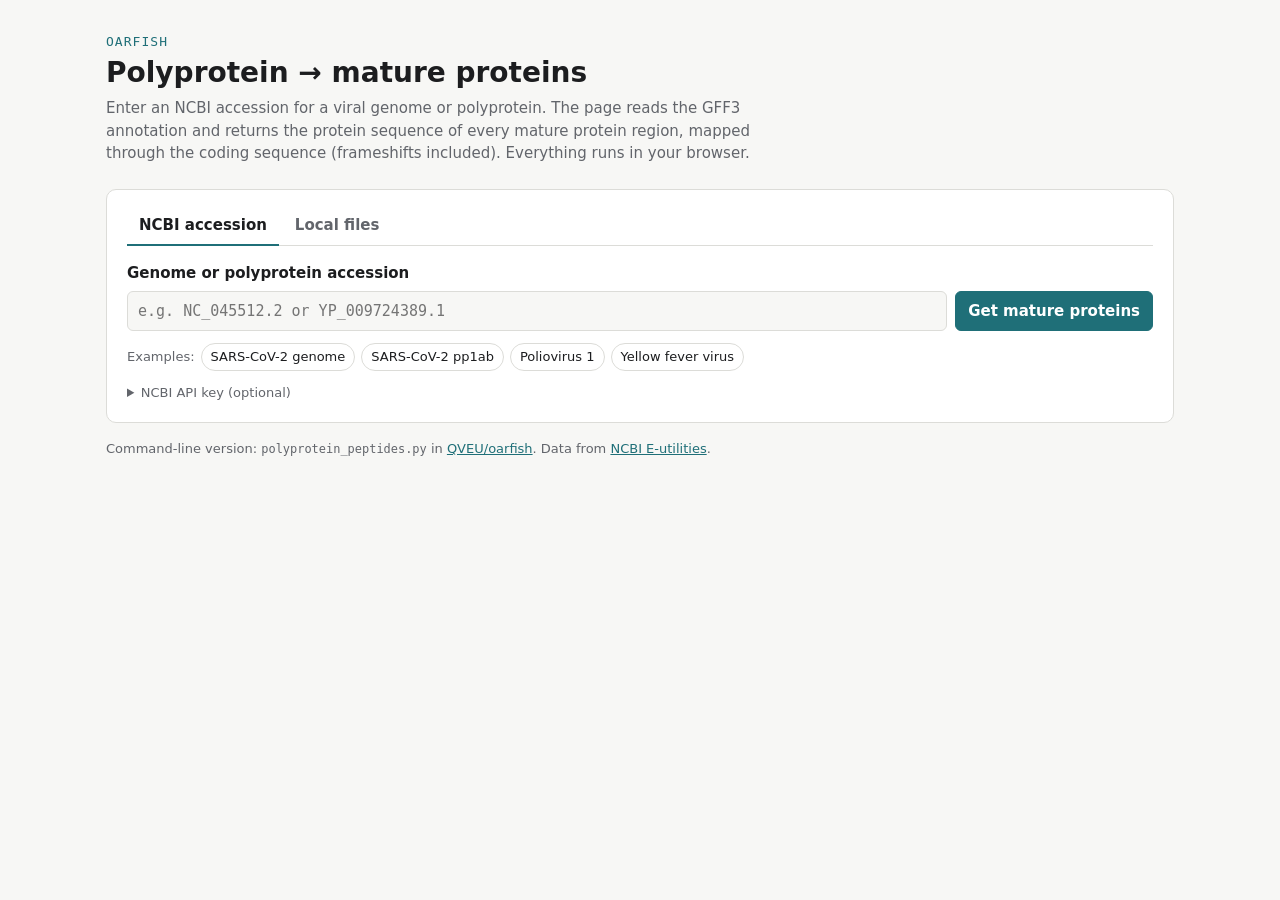
==== docs/index.html @ 5204eddf "Add GitHub Pages web interface for polyprotein splitting docs/ is a static site: accession (genome o" ====
<!doctype html>
<html lang="en">
<head>
  <meta charset="utf-8">
  <meta name="viewport" content="width=device-width, initial-scale=1">
  <title>Polyprotein Splitter · oarfish</title>
  <meta name="description" content="Split a viral polyprotein into its mature proteins using the NCBI GFF3 annotation.">
  <link rel="stylesheet" href="style.css">
</head>
<body>
  <header class="top">
    <div class="wrap">
      <p class="brand">oarfish</p>
      <h1>Polyprotein → mature proteins</h1>
      <p class="lede">Enter an NCBI accession for a viral genome or polyprotein. The page reads the GFF3 annotation and returns the protein sequence of every mature protein region, mapped through the coding sequence (frameshifts included). Everything runs in your browser.</p>
    </div>
  </header>

  <main class="wrap">
    <section class="card" aria-label="Input">
      <div class="tabs" role="tablist">
        <button role="tab" id="tab-ncbi" aria-selected="true" aria-controls="panel-ncbi">NCBI accession</button>
        <button role="tab" id="tab-local" aria-selected="false" aria-controls="panel-local">Local files</button>
      </div>

      <form id="panel-ncbi" role="tabpanel" aria-labelledby="tab-ncbi">
        <label for="acc">Genome or polyprotein accession</label>
        <div class="row">
          <input id="acc" name="acc" placeholder="e.g. NC_045512.2 or YP_009724389.1" autocomplete="off" spellcheck="false" required>
          <button type="submit" class="primary">Get mature proteins</button>
        </div>
        <div class="examples">
          <span>Examples:</span>
          <button type="button" data-acc="NC_045512.2">SARS-CoV-2 genome</button>
          <button type="button" data-acc="YP_009724389.1">SARS-CoV-2 pp1ab</button>
          <button type="button" data-acc="NC_002058.3">Poliovirus 1</button>
          <button type="button" data-acc="NC_002031.1">Yellow fever virus</button>
        </div>
        <details>
          <summary>NCBI API key (optional)</summary>
          <p class="hint">Raises NCBI's rate limit from 3 to 10 requests per second. Stored only in this browser.</p>
          <input id="apikey" type="password" autocomplete="off" placeholder="NCBI API key">
        </details>
      </form>

      <form id="panel-local" role="tabpanel" aria-labelledby="tab-local" hidden>
        <div class="grid">
          <label>GFF3 annotation <span class="req">required</span>
            <input type="file" id="gffFile" accept=".gff,.gff3,.txt">
          </label>
          <label>Polyprotein FASTA <span class="opt">headers = CDS protein_id</span>
            <input type="file" id="protFile" accept=".fa,.faa,.fasta,.txt">
          </label>
          <label>…or genome FASTA <span class="opt">CDS are translated</span>
            <input type="file" id="genomeFile" accept=".fa,.fna,.fasta,.txt">
          </label>
          <label>Only this polyprotein <span class="opt">optional</span>
            <input id="localAcc" placeholder="e.g. YP_009724389.1" autocomplete="off" spellcheck="false">
          </label>
        </div>
        <p class="hint">With a GFF3 but no FASTA, polyprotein sequences are downloaded from NCBI.</p>
        <button type="submit" class="primary">Get mature proteins</button>
      </form>
    </section>

    <div id="status" class="status" role="status" aria-live="polite" hidden></div>
    <ul id="warnings" class="warnings" hidden></ul>

    <section id="results" hidden aria-label="Results">
      <div class="results-head">
        <div>
          <h2 id="resTitle">Mature proteins</h2>
          <p id="resSummary" class="muted"></p>
        </div>
        <div class="actions">
          <button type="button" id="dlFasta">FASTA</button>
          <button type="button" id="dlTsv">TSV</button>
          <button type="button" id="dlGff">GFF3</button>
          <button type="button" id="copyFasta">Copy FASTA</button>
        </div>
      </div>
      <div id="polyFilter" class="chips" role="group" aria-label="Filter by polyprotein"></div>
      <div id="maps"></div>
      <div class="table-wrap">
        <table id="table">
          <thead>
            <tr><th>Product</th><th>Polyprotein</th><th class="num">aa</th><th class="num">Length</th><th>Mature protein</th><th>Genomic region</th><th>Sequence</th></tr>
          </thead>
          <tbody></tbody>
        </table>
      </div>
    </section>
  </main>

  <footer class="wrap muted">
    <p>Command-line version: <code>polyprotein_peptides.py</code> in <a href="https://github.com/QVEU/oarfish">QVEU/oarfish</a>. Data from <a href="https://www.ncbi.nlm.nih.gov/books/NBK25501/">NCBI E-utilities</a>.</p>
  </footer>

  <script src="polyprotein.js"></script>
  <script src="app.js"></script>
</body>
</html>
---- docs/style.css ----
:root {
  --bg: #f7f7f5;
  --surface: #ffffff;
  --text: #1c1d1f;
  --muted: #62656b;
  --border: #dcdcd8;
  --accent: #1f6f78;
  --accent-text: #ffffff;
  --accent-soft: #e3f0f1;
  --warn-bg: #fff6e0;
  --warn-text: #6b4a00;
  --err-bg: #fde8e6;
  --err-text: #8a1c12;
  --track: #ecece8;
  --mono: ui-monospace, SFMono-Regular, Menlo, Consolas, monospace;
  color-scheme: light;
}
@media (prefers-color-scheme: dark) {
  :root {
    --bg: #141517;
    --surface: #1d1f22;
    --text: #e8e8e6;
    --muted: #a0a3a8;
    --border: #34373c;
    --accent: #5fb7c1;
    --accent-text: #0d1f22;
    --accent-soft: #1d3336;
    --warn-bg: #3a2f12;
    --warn-text: #f3d48a;
    --err-bg: #3d1a17;
    --err-text: #f4b1a8;
    --track: #2a2d31;
    color-scheme: dark;
  }
}

* { box-sizing: border-box; }
body {
  margin: 0;
  background: var(--bg);
  color: var(--text);
  font: 15px/1.5 system-ui, -apple-system, "Segoe UI", Roboto, sans-serif;
}
.wrap { max-width: 1100px; margin: 0 auto; padding: 0 16px; }
a { color: var(--accent); }
code { font-family: var(--mono); font-size: 0.92em; }
.muted { color: var(--muted); }

.top { padding: 32px 0 16px; }
.brand { margin: 0; font-family: var(--mono); font-size: 13px; letter-spacing: 0.08em; color: var(--accent); text-transform: uppercase; }
h1 { margin: 4px 0 8px; font-size: 28px; line-height: 1.2; }
h2 { margin: 0; font-size: 20px; }
.lede { margin: 0; max-width: 70ch; color: var(--muted); }

.card {
  background: var(--surface);
  border: 1px solid var(--border);
  border-radius: 10px;
  padding: 16px 20px 20px;
  margin: 8px 0 16px;
}
.tabs { display: flex; gap: 4px; border-bottom: 1px solid var(--border); margin: 0 0 16px; }
.tabs button {
  background: none; border: none; border-bottom: 2px solid transparent; border-radius: 0;
  padding: 8px 12px; margin-bottom: -1px; color: var(--muted); font-weight: 600;
}
.tabs button[aria-selected="true"] { color: var(--text); border-bottom-color: var(--accent); }

label { display: block; font-weight: 600; margin-bottom: 6px; }
.req, .opt { font-weight: 400; font-size: 12px; color: var(--muted); margin-left: 4px; }
input {
  font: inherit; color: var(--text); background: var(--bg);
  border: 1px solid var(--border); border-radius: 6px; padding: 8px 10px; width: 100%;
}
input[type="file"] { padding: 6px; font-size: 13px; margin-top: 4px; }
#acc, #localAcc { font-family: var(--mono); }
input:focus-visible, button:focus-visible, summary:focus-visible { outline: 2px solid var(--accent); outline-offset: 1px; }

button {
  font: inherit; color: var(--text); background: var(--surface);
  border: 1px solid var(--border); border-radius: 6px; padding: 7px 12px; cursor: pointer;
}
button:hover { border-color: var(--accent); }
button.primary { background: var(--accent); color: var(--accent-text); border-color: var(--accent); font-weight: 600; white-space: nowrap; }
button:disabled { opacity: 0.55; cursor: progress; }

.row { display: flex; gap: 8px; }
.row input { flex: 1; min-width: 0; }
.examples { display: flex; flex-wrap: wrap; align-items: center; gap: 6px; margin: 12px 0 4px; font-size: 13px; }
.examples span { color: var(--muted); }
.examples button { padding: 3px 9px; font-size: 13px; border-radius: 999px; }
details { margin-top: 12px; }
summary { cursor: pointer; color: var(--muted); font-size: 13px; }
details input { max-width: 360px; font-family: var(--mono); }
.hint { font-size: 13px; color: var(--muted); margin: 6px 0 10px; }
.grid { display: grid; grid-template-columns: repeat(auto-fit, minmax(230px, 1fr)); gap: 14px 20px; margin-bottom: 8px; }

.status { padding: 10px 14px; border-radius: 8px; background: var(--accent-soft); margin-bottom: 12px; }
.status.error { background: var(--err-bg); color: var(--err-text); }
.warnings { list-style: none; padding: 10px 14px; margin: 0 0 12px; border-radius: 8px; background: var(--warn-bg); color: var(--warn-text); font-size: 13px; }

.results-head { display: flex; flex-wrap: wrap; justify-content: space-between; align-items: flex-end; gap: 12px; margin: 8px 0 12px; }
.results-head p { margin: 2px 0 0; }
.actions { display: flex; flex-wrap: wrap; gap: 6px; }
.chips { display: flex; flex-wrap: wrap; gap: 6px; margin-bottom: 12px; }
.chips button { border-radius: 999px; padding: 3px 11px; font-size: 13px; font-family: var(--mono); }
.chips button[aria-pressed="true"] { background: var(--accent); color: var(--accent-text); border-color: var(--accent); }

.map { background: var(--surface); border: 1px solid var(--border); border-radius: 10px; padding: 12px 14px; margin-bottom: 12px; }
.map-head { display: flex; justify-content: space-between; gap: 8px; font-size: 13px; margin-bottom: 8px; }
.map-head strong { font-family: var(--mono); }
.track { position: relative; height: 30px; background: var(--track); border-radius: 4px; overflow: hidden; }
.seg {
  position: absolute; top: 0; bottom: 0; border-right: 1px solid var(--surface);
  color: #fff; font-size: 11px; line-height: 30px; padding: 0 4px;
  white-space: nowrap; overflow: hidden; text-overflow: clip; cursor: pointer;
}
.seg:hover, .seg.hl { filter: brightness(1.15); outline: 2px solid var(--text); outline-offset: -2px; z-index: 1; }
.scale { display: flex; justify-content: space-between; font-size: 11px; color: var(--muted); font-family: var(--mono); margin-top: 3px; }

.table-wrap { overflow-x: auto; background: var(--surface); border: 1px solid var(--border); border-radius: 10px; }
table { border-collapse: collapse; width: 100%; font-size: 13px; }
th, td { text-align: left; padding: 8px 10px; border-bottom: 1px solid var(--border); vertical-align: top; }
th { position: sticky; top: 0; background: var(--surface); font-size: 12px; color: var(--muted); font-weight: 600; white-space: nowrap; }
tbody tr:last-child td { border-bottom: none; }
tbody tr.hl { background: var(--accent-soft); }
td:first-child { min-width: 150px; }
td.num, th.num { text-align: right; font-variant-numeric: tabular-nums; white-space: nowrap; }
td.mono { font-family: var(--mono); font-size: 12px; white-space: nowrap; }
.swatch { display: inline-block; width: 10px; height: 10px; border-radius: 2px; margin-right: 6px; vertical-align: -1px; }
.seqcell { display: flex; gap: 6px; align-items: flex-start; }
.seq { font-family: var(--mono); font-size: 12px; max-width: 280px; overflow: hidden; text-overflow: ellipsis; white-space: nowrap; }
.seq.open { white-space: normal; word-break: break-all; max-width: 420px; }
.seqcell button { padding: 1px 7px; font-size: 12px; flex: none; }

footer { padding: 24px 16px 40px; font-size: 13px; }

@media (max-width: 600px) {
  h1 { font-size: 22px; }
  .row { flex-direction: column; }
  .seq { max-width: 160px; }
}
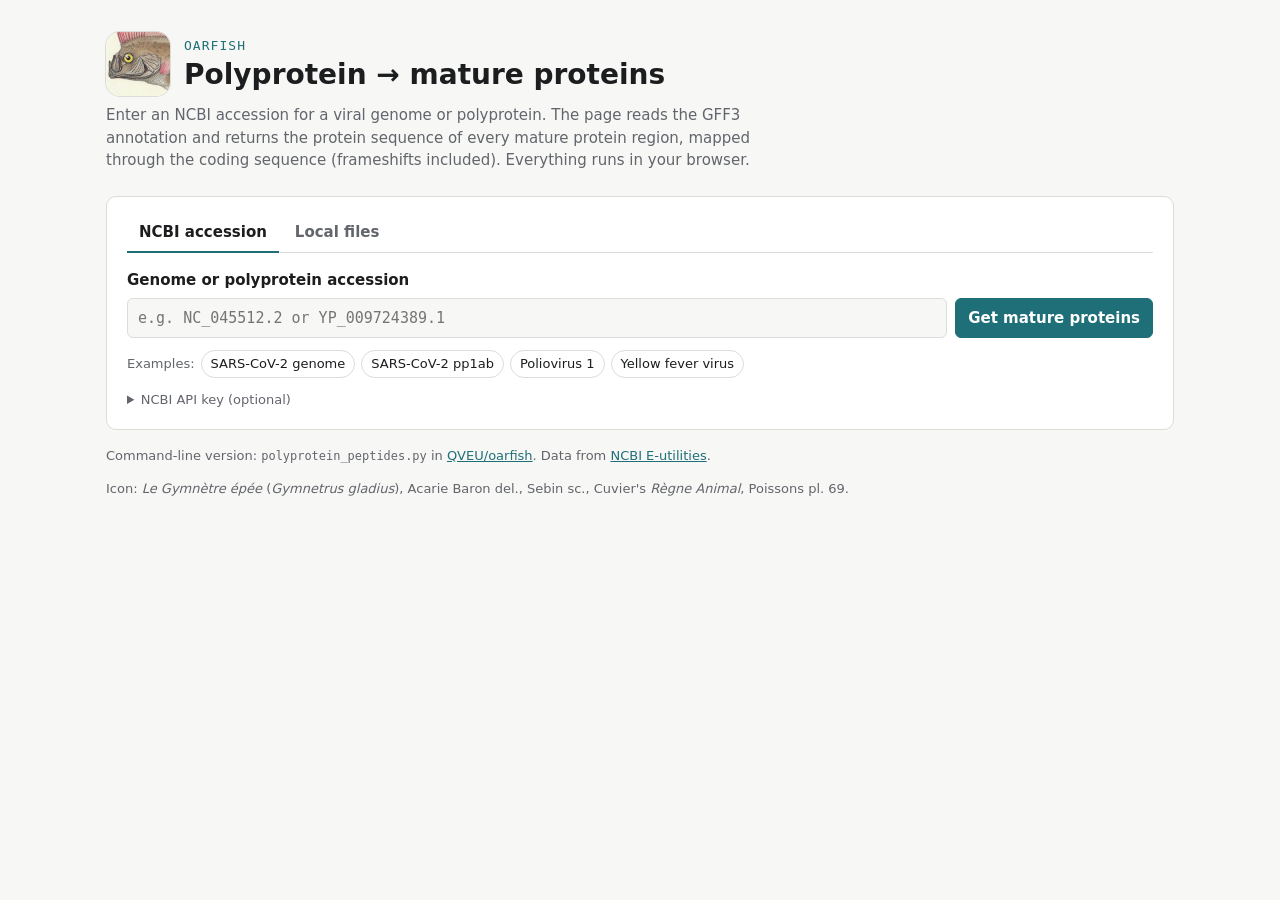
==== commit ad0740ee: "Add oarfish plate to README and as the web page icon docs/oarfish.jpg is the Règne Animal plate of G" ====
--- a/docs/index.html
+++ b/docs/index.html
@@ -5,13 +5,21 @@
   <meta name="viewport" content="width=device-width, initial-scale=1">
   <title>Polyprotein Splitter · oarfish</title>
   <meta name="description" content="Split a viral polyprotein into its mature proteins using the NCBI GFF3 annotation.">
+  <link rel="icon" href="favicon.ico" sizes="any">
+  <link rel="icon" href="icon.png" type="image/png">
+  <link rel="apple-touch-icon" href="apple-touch-icon.png">
   <link rel="stylesheet" href="style.css">
 </head>
 <body>
   <header class="top">
     <div class="wrap">
-      <p class="brand">oarfish</p>
-      <h1>Polyprotein → mature proteins</h1>
+      <div class="title">
+        <img class="logo" src="icon.png" alt="" width="64" height="64">
+        <div>
+          <p class="brand">oarfish</p>
+          <h1>Polyprotein → mature proteins</h1>
+        </div>
+      </div>
       <p class="lede">Enter an NCBI accession for a viral genome or polyprotein. The page reads the GFF3 annotation and returns the protein sequence of every mature protein region, mapped through the coding sequence (frameshifts included). Everything runs in your browser.</p>
     </div>
   </header>
@@ -94,6 +102,7 @@
 
   <footer class="wrap muted">
     <p>Command-line version: <code>polyprotein_peptides.py</code> in <a href="https://github.com/QVEU/oarfish">QVEU/oarfish</a>. Data from <a href="https://www.ncbi.nlm.nih.gov/books/NBK25501/">NCBI E-utilities</a>.</p>
+    <p>Icon: <i>Le Gymnètre épée</i> (<i>Gymnetrus gladius</i>), Acarie Baron del., Sebin sc., Cuvier's <i>Règne Animal</i>, Poissons pl. 69.</p>
   </footer>
 
   <script src="polyprotein.js"></script>
--- a/docs/style.css
+++ b/docs/style.css
@@ -47,6 +47,9 @@
 .muted { color: var(--muted); }
 
 .top { padding: 32px 0 16px; }
+.title { display: flex; align-items: center; gap: 14px; margin-bottom: 8px; }
+.title h1 { margin: 2px 0 0; }
+.logo { width: 64px; height: 64px; border-radius: 14px; flex: none; box-shadow: 0 0 0 1px var(--border); }
 .brand { margin: 0; font-family: var(--mono); font-size: 13px; letter-spacing: 0.08em; color: var(--accent); text-transform: uppercase; }
 h1 { margin: 4px 0 8px; font-size: 28px; line-height: 1.2; }
 h2 { margin: 0; font-size: 20px; }
